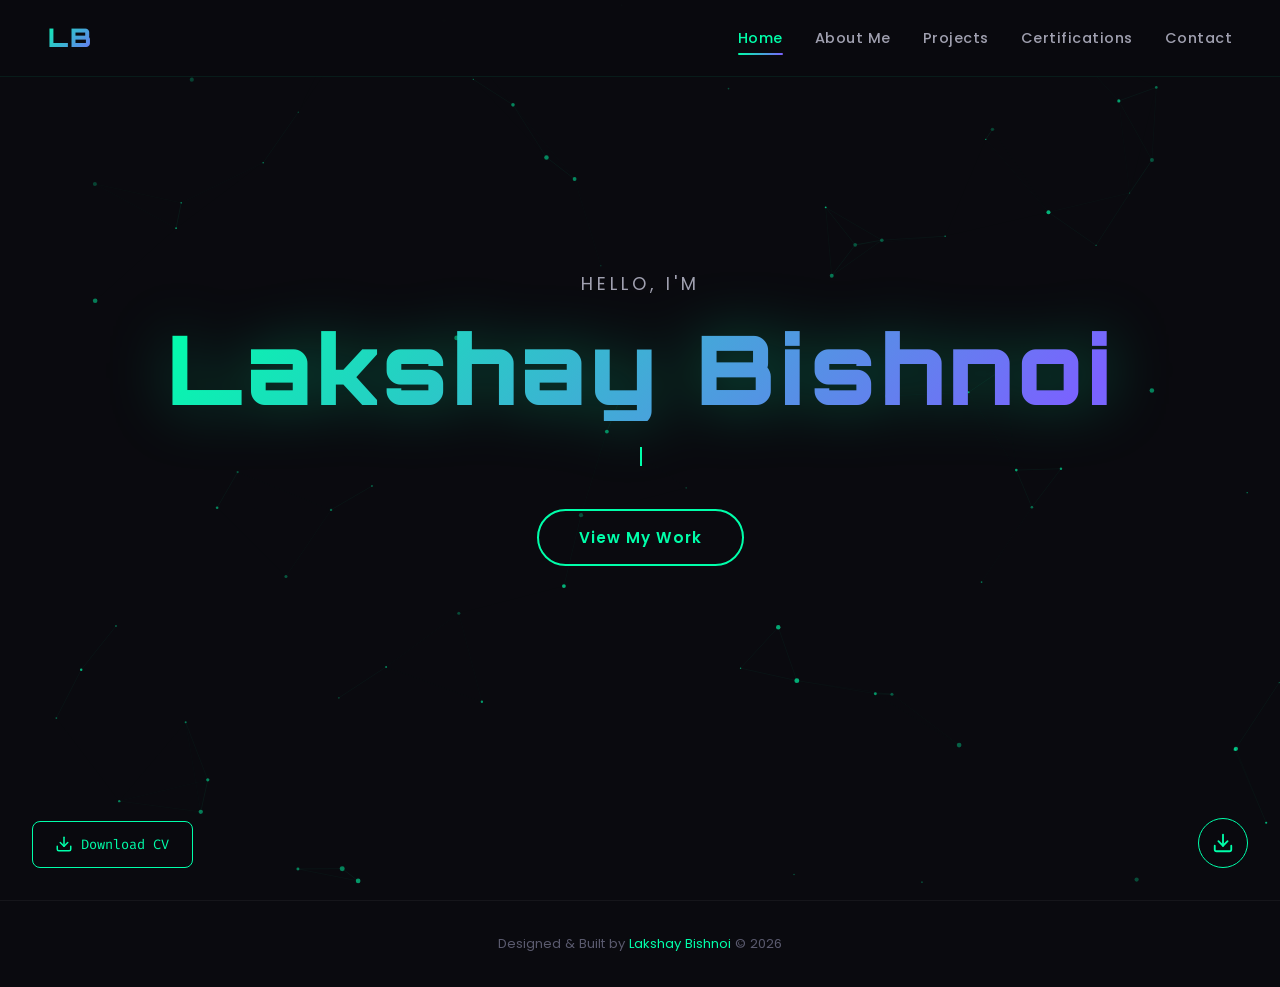
==== index.html @ dfe82d20 "Initial protfolio commit" ====
<!DOCTYPE html>
<html lang="en">
<head>
  <meta charset="UTF-8" />
  <meta name="viewport" content="width=device-width, initial-scale=1.0" />
  <title>Lakshay Bishnoi | Developer Portfolio</title>
  <meta name="description" content="Portfolio of Lakshay Bishnoi — CSE student, AI/ML enthusiast, and backend developer." />

  <!-- Google Fonts -->
  <link rel="preconnect" href="https://fonts.googleapis.com" />
  <link rel="preconnect" href="https://fonts.gstatic.com" crossorigin />
  <link href="https://fonts.googleapis.com/css2?family=Orbitron:wght@400;600;700;900&family=Poppins:wght@300;400;500;600;700&family=Fira+Code:wght@400;500&display=swap" rel="stylesheet" />

  <link rel="stylesheet" href="style.css" />
</head>
<body>

  <!-- Particle Background -->
  <canvas id="particles-canvas"></canvas>

  <!-- Navigation -->
  <nav class="navbar">
    <a href="index.html" class="nav-logo">LB</a>
    <div class="hamburger">
      <span></span>
      <span></span>
      <span></span>
    </div>
    <ul class="nav-links">
      <li><a href="index.html" class="active">Home</a></li>
      <li><a href="about.html">About Me</a></li>
      <li><a href="projects.html">Projects</a></li>
      <li><a href="certifications.html">Certifications</a></li>
      <li><a href="contact.html">Contact</a></li>
    </ul>
  </nav>

  <!-- ===== Hero Section ===== -->
  <section class="hero" id="home">
    <p class="hero-subtitle">Hello, I'm</p>
    <h1 class="hero-name">Lakshay Bishnoi</h1>
    <p class="hero-tagline">
      <span class="typing-text"></span><span class="cursor"></span>
    </p>
    <a href="projects.html" class="hero-cta">View My Work</a>
  </section>

  <!-- Download CV Button -->
  <a href="certifications/Lakshay Bishnoi cv.pdf" download class="download-cv-btn">
    <svg xmlns="http://www.w3.org/2000/svg" width="18" height="18" viewBox="0 0 24 24" fill="none" stroke="currentColor" stroke-width="2" stroke-linecap="round" stroke-linejoin="round"><path d="M21 15v4a2 2 0 0 1-2 2H5a2 2 0 0 1-2-2v-4"/><polyline points="7 10 12 15 17 10"/><line x1="12" y1="15" x2="12" y2="3"/></svg>
    Download CV
  </a>

  <!-- Download Portfolio as PDF Button -->
  <button class="download-portfolio-btn" onclick="downloadFullPortfolio()" title="Download Portfolio as PDF">
    <svg xmlns="http://www.w3.org/2000/svg" width="22" height="22" viewBox="0 0 24 24" fill="none" stroke="currentColor" stroke-width="2" stroke-linecap="round" stroke-linejoin="round"><path d="M21 15v4a2 2 0 0 1-2 2H5a2 2 0 0 1-2-2v-4"/><polyline points="7 10 12 15 17 10"/><line x1="12" y1="15" x2="12" y2="3"/></svg>
  </button>

  <!-- Footer -->
  <footer class="footer">
    <p>Designed &amp; Built by <span>Lakshay Bishnoi</span> &copy; 2026</p>
  </footer>

  <script src="script.js"></script>
  <script>
    async function downloadFullPortfolio() {
      const pages = ['index.html', 'about.html', 'projects.html', 'certifications.html', 'contact.html'];
      const pageTitles = ['Home', 'About Me', 'Projects', 'Certifications', 'Contact'];
      let combinedContent = '';

      for (let i = 0; i < pages.length; i++) {
        try {
          const res = await fetch(pages[i]);
          const html = await res.text();
          const parser = new DOMParser();
          const doc = parser.parseFromString(html, 'text/html');
          const section = doc.querySelector('.hero, .page-section');
          if (section) {
            combinedContent += '<div class="pdf-page">';
            combinedContent += '<h1 class="pdf-page-title">' + pageTitles[i] + '</h1>';
            combinedContent += section.innerHTML;
            combinedContent += '</div>';
          }
        } catch (e) { /* skip failed pages */ }
      }

      const printWindow = window.open('', '_blank');
      printWindow.document.write(`
        <!DOCTYPE html>
        <html><head>
          <title>Lakshay Bishnoi - Portfolio</title>
          <link href="https://fonts.googleapis.com/css2?family=Orbitron:wght@400;600;700;900&family=Poppins:wght@300;400;500;600;700&family=Fira+Code:wght@400;500&display=swap" rel="stylesheet" />
          <style>
            * { margin: 0; padding: 0; box-sizing: border-box; }
            body { font-family: 'Poppins', sans-serif; color: #222; background: #fff; padding: 2rem; }
            .pdf-page { page-break-after: always; margin-bottom: 2rem; padding-bottom: 2rem; border-bottom: 2px solid #eee; }
            .pdf-page:last-child { page-break-after: avoid; border-bottom: none; }
            .pdf-page-title { font-family: 'Orbitron', sans-serif; font-size: 1.8rem; color: #7b61ff; margin-bottom: 1.5rem; padding-bottom: 0.5rem; border-bottom: 2px solid #00ffaa; }
            h1, h2, h3 { color: #111; }
            .hero-name { font-family: 'Orbitron', sans-serif; font-size: 2.5rem; color: #7b61ff; background: none; -webkit-text-fill-color: #7b61ff; }
            .hero-subtitle { font-size: 1rem; color: #555; margin-bottom: 0.5rem; }
            .hero-tagline { font-size: 1rem; color: #333; margin: 0.5rem 0; }
            .hero-cta { display: none; }
            .cursor { display: none; }
            .section-title { font-family: 'Orbitron', sans-serif; font-size: 1.5rem; color: #7b61ff; margin-bottom: 1rem; }
            .about-text p { margin-bottom: 0.8rem; line-height: 1.7; color: #333; }
            .tech-stack { display: flex; flex-wrap: wrap; gap: 0.5rem; margin-top: 1rem; }
            .tech-tag { background: #f0f0f0; padding: 0.3rem 0.8rem; border-radius: 15px; font-size: 0.8rem; color: #333; border: 1px solid #ddd; }
            .projects-grid, .certs-grid { display: grid; grid-template-columns: repeat(2, 1fr); gap: 1.5rem; margin-top: 1rem; }
            .project-card, .cert-card { background: #f9f9f9; border: 1px solid #ddd; border-radius: 10px; padding: 1.2rem; }
            .project-title, .cert-title { font-size: 1rem; margin-bottom: 0.3rem; color: #111; }
            .project-desc { font-size: 0.85rem; color: #555; line-height: 1.5; }
            .project-tech { display: flex; flex-wrap: wrap; gap: 0.3rem; margin-top: 0.5rem; }
            .project-tech span { background: #e8e8e8; padding: 0.2rem 0.5rem; border-radius: 10px; font-size: 0.7rem; color: #444; }
            .cert-issuer { font-size: 0.8rem; color: #777; }
            .cert-img { max-width: 100%; border-radius: 6px; margin-bottom: 0.5rem; }
            .cert-download { display: none; }
            .project-links { display: none; }
            .profile-card { text-align: center; margin-bottom: 1.5rem; }
            .profile-img { width: 120px; height: 120px; border-radius: 50%; object-fit: cover; }
            .profile-img-wrapper { display: inline-block; }
            .profile-name-hero { font-family: 'Orbitron', sans-serif; font-size: 1.3rem; color: #7b61ff; background: none; -webkit-text-fill-color: #7b61ff; margin-top: 0.5rem; }
            .contact-links { display: flex; flex-wrap: wrap; gap: 1rem; margin-top: 1rem; }
            .contact-item { display: flex; align-items: center; gap: 0.5rem; color: #333; text-decoration: none; font-size: 0.9rem; }
            .contact-item svg { width: 20px; height: 20px; fill: #7b61ff; }
            .contact-text { color: #555; line-height: 1.6; margin-bottom: 1rem; }
            img { max-width: 100%; }
            @media print {
              body { padding: 1rem; }
              .pdf-page { page-break-after: always; }
            }
          </style>
        </head>
        <body>${combinedContent}
          <script>
            window.onload = function() {
              setTimeout(function() { window.print(); window.close(); }, 500);
            };
          <\/script>
        </body></html>
      `);
      printWindow.document.close();
    }
  </script>
</body>
</html>
---- style.css ----
/* ===== CSS Reset & Base ===== */
*,
*::before,
*::after {
  margin: 0;
  padding: 0;
  box-sizing: border-box;
}

html {
  scroll-behavior: smooth;
  font-size: 16px;
}

body {
  font-family: 'Poppins', sans-serif;
  background: #0a0a0f;
  color: #e0e0e0;
  overflow-x: hidden;
  line-height: 1.7;
}

a {
  text-decoration: none;
  color: inherit;
}

ul {
  list-style: none;
}

/* ===== Animated Background Canvas ===== */
#particles-canvas {
  position: fixed;
  top: 0;
  left: 0;
  width: 100%;
  height: 100%;
  z-index: 0;
  pointer-events: none;
}

/* ===== Navigation ===== */
.navbar {
  position: fixed;
  top: 0;
  right: 0;
  left: 0;
  z-index: 1000;
  display: flex;
  justify-content: space-between;
  align-items: center;
  padding: 1rem 3rem;
  background: rgba(10, 10, 15, 0.85);
  backdrop-filter: blur(12px);
  border-bottom: 1px solid rgba(0, 255, 170, 0.08);
  transition: background 0.3s ease;
}

.nav-logo {
  font-family: 'Orbitron', sans-serif;
  font-size: 1.6rem;
  font-weight: 900;
  background: linear-gradient(135deg, #00ffaa, #7b61ff);
  -webkit-background-clip: text;
  -webkit-text-fill-color: transparent;
  background-clip: text;
  letter-spacing: 2px;
  transition: filter 0.3s ease;
}

.nav-logo:hover {
  filter: brightness(1.3) drop-shadow(0 0 10px rgba(0, 255, 170, 0.4));
}

.navbar.scrolled {
  background: rgba(10, 10, 15, 0.95);
  box-shadow: 0 2px 30px rgba(0, 255, 170, 0.06);
}

.nav-links {
  display: flex;
  gap: 2rem;
  align-items: center;
}

.nav-links a {
  font-family: 'Poppins', sans-serif;
  font-size: 0.9rem;
  font-weight: 500;
  color: #a0a0b0;
  letter-spacing: 0.5px;
  padding: 0.4rem 0;
  position: relative;
  transition: color 0.3s ease;
}

.nav-links a::after {
  content: '';
  position: absolute;
  bottom: 0;
  left: 0;
  width: 0;
  height: 2px;
  background: linear-gradient(90deg, #00ffaa, #7b61ff);
  transition: width 0.3s ease;
  border-radius: 2px;
}

.nav-links a:hover {
  color: #00ffaa;
}

.nav-links a:hover::after,
.nav-links a.active::after {
  width: 100%;
}

.nav-links a.active {
  color: #00ffaa;
}

/* Hamburger Menu */
.hamburger {
  display: none;
  flex-direction: column;
  gap: 5px;
  cursor: pointer;
  z-index: 1001;
  padding: 5px;
}

.hamburger span {
  width: 28px;
  height: 3px;
  background: #00ffaa;
  border-radius: 3px;
  transition: all 0.3s ease;
}

.hamburger.active span:nth-child(1) {
  transform: rotate(45deg) translate(5px, 6px);
}

.hamburger.active span:nth-child(2) {
  opacity: 0;
}

.hamburger.active span:nth-child(3) {
  transform: rotate(-45deg) translate(5px, -6px);
}

/* ===== Sections Common ===== */
section {
  position: relative;
  z-index: 1;
  min-height: 100vh;
  padding: 7rem 5% 4rem;
}

.page-section {
  display: flex;
  flex-direction: column;
  justify-content: center;
  padding-top: 6rem;
}

.section-title {
  font-family: 'Orbitron', sans-serif;
  font-size: 2.2rem;
  font-weight: 700;
  text-align: center;
  margin-bottom: 3rem;
  background: linear-gradient(135deg, #00ffaa, #7b61ff);
  -webkit-background-clip: text;
  -webkit-text-fill-color: transparent;
  background-clip: text;
  letter-spacing: 2px;
  text-transform: uppercase;
}

/* ===== Hero / Home Section ===== */
.hero {
  display: flex;
  flex-direction: column;
  justify-content: center;
  align-items: center;
  min-height: 100vh;
  text-align: center;
  padding-top: 0;
}

.hero-subtitle {
  font-family: 'Poppins', sans-serif;
  font-size: 1.1rem;
  color: #a0a0b0;
  letter-spacing: 4px;
  text-transform: uppercase;
  margin-bottom: 1rem;
  opacity: 0;
  animation: fadeInUp 1s ease 0.3s forwards;
}

.hero-name {
  font-family: 'Orbitron', sans-serif;
  font-size: clamp(2.8rem, 8vw, 6rem);
  font-weight: 900;
  letter-spacing: 4px;
  line-height: 1.1;
  margin-bottom: 1.2rem;
  position: relative;
  background: linear-gradient(135deg, #00ffaa 0%, #7b61ff 50%, #00ffaa 100%);
  background-size: 200% auto;
  -webkit-background-clip: text;
  -webkit-text-fill-color: transparent;
  background-clip: text;
  animation: gradientShift 4s ease infinite, fadeInUp 1s ease 0.5s forwards, glowPulse 3s ease-in-out infinite;
  opacity: 0;
  filter: drop-shadow(0 0 30px rgba(0, 255, 170, 0.3));
}

.hero-tagline {
  font-family: 'Fira Code', monospace;
  font-size: 1.05rem;
  color: #7a7a8e;
  margin-bottom: 2.5rem;
  opacity: 0;
  animation: fadeInUp 1s ease 0.7s forwards;
}

.hero-tagline .cursor {
  display: inline-block;
  width: 2px;
  height: 1.1em;
  background: #00ffaa;
  margin-left: 2px;
  animation: blink 1s step-end infinite;
  vertical-align: text-bottom;
}

.hero-cta {
  display: inline-block;
  padding: 0.85rem 2.5rem;
  border: 2px solid #00ffaa;
  border-radius: 50px;
  font-family: 'Poppins', sans-serif;
  font-size: 0.95rem;
  font-weight: 600;
  color: #00ffaa;
  letter-spacing: 1px;
  transition: all 0.4s ease;
  opacity: 0;
  animation: fadeInUp 1s ease 0.9s forwards;
  position: relative;
  overflow: hidden;
}

.hero-cta::before {
  content: '';
  position: absolute;
  top: 0;
  left: -100%;
  width: 100%;
  height: 100%;
  background: linear-gradient(135deg, #00ffaa, #7b61ff);
  transition: left 0.4s ease;
  z-index: -1;
}

.hero-cta:hover {
  color: #0a0a0f;
  border-color: transparent;
  transform: translateY(-2px);
  box-shadow: 0 8px 30px rgba(0, 255, 170, 0.3);
}

.hero-cta:hover::before {
  left: 0;
}

/* ===== Profile Photo Card ===== */
.profile-card {
  text-align: center;
  margin-bottom: 2.5rem;
}

.profile-img-wrapper {
  width: 180px;
  height: 180px;
  margin: 0 auto 1.2rem;
  border-radius: 50%;
  padding: 4px;
  background: linear-gradient(135deg, #00ffaa, #7b61ff);
  display: flex;
  align-items: center;
  justify-content: center;
  transition: transform 0.4s ease, box-shadow 0.4s ease;
}

.profile-img-wrapper:hover {
  transform: scale(1.05);
  box-shadow: 0 0 40px rgba(0, 255, 170, 0.3), 0 0 80px rgba(123, 97, 255, 0.15);
}

.profile-img {
  width: 100%;
  height: 100%;
  border-radius: 50%;
  object-fit: cover;
  background: #0a0a0f;
}

.profile-name {
  font-family: 'Orbitron', sans-serif;
  font-size: 1.5rem;
  font-weight: 700;
  background: linear-gradient(135deg, #00ffaa, #7b61ff);
  -webkit-background-clip: text;
  -webkit-text-fill-color: transparent;
  background-clip: text;
  letter-spacing: 2px;
}

.profile-name-hero {
  font-family: 'Orbitron', sans-serif;
  font-size: clamp(1.8rem, 4vw, 2.8rem);
  font-weight: 900;
  letter-spacing: 4px;
  margin-top: 1rem;
  background: linear-gradient(135deg, #00ffaa 0%, #7b61ff 50%, #00ffaa 100%);
  background-size: 200% auto;
  -webkit-background-clip: text;
  -webkit-text-fill-color: transparent;
  background-clip: text;
  animation: gradientShift 4s ease infinite, glowPulse 3s ease-in-out infinite;
  filter: drop-shadow(0 0 30px rgba(0, 255, 170, 0.3));
}

/* ===== About Section ===== */
.about-content {
  max-width: 850px;
  margin: 0 auto;
  background: rgba(255, 255, 255, 0.03);
  border: 1px solid rgba(0, 255, 170, 0.1);
  border-radius: 20px;
  padding: 3rem;
  backdrop-filter: blur(10px);
  transition: transform 0.3s ease, box-shadow 0.3s ease;
}

.about-content:hover {
  transform: translateY(-5px);
  box-shadow: 0 15px 50px rgba(0, 255, 170, 0.08);
}

.about-text {
  font-size: 1.05rem;
  color: #b0b0c0;
  margin-bottom: 1.5rem;
  line-height: 1.9;
}

.about-text:last-child {
  margin-bottom: 0;
}

.tech-stack {
  display: flex;
  flex-wrap: wrap;
  gap: 0.75rem;
  margin-top: 1.5rem;
}

.tech-tag {
  padding: 0.4rem 1rem;
  background: rgba(0, 255, 170, 0.08);
  border: 1px solid rgba(0, 255, 170, 0.2);
  border-radius: 25px;
  font-family: 'Fira Code', monospace;
  font-size: 0.8rem;
  color: #00ffaa;
  transition: all 0.3s ease;
}

.tech-tag:hover {
  background: rgba(0, 255, 170, 0.15);
  transform: translateY(-2px);
  box-shadow: 0 5px 15px rgba(0, 255, 170, 0.1);
}

/* ===== Projects Section ===== */
.projects-grid {
  display: grid;
  grid-template-columns: repeat(auto-fit, minmax(320px, 1fr));
  gap: 2rem;
  max-width: 1200px;
  margin: 0 auto;
}

.project-card {
  background: rgba(255, 255, 255, 0.03);
  border: 1px solid rgba(123, 97, 255, 0.15);
  border-radius: 16px;
  padding: 2rem;
  transition: all 0.4s ease;
  position: relative;
  overflow: hidden;
}

.project-card::before {
  content: '';
  position: absolute;
  top: 0;
  left: 0;
  right: 0;
  height: 3px;
  background: linear-gradient(90deg, #00ffaa, #7b61ff);
  transform: scaleX(0);
  transition: transform 0.4s ease;
  transform-origin: left;
}

.project-card:hover {
  transform: translateY(-8px);
  border-color: rgba(0, 255, 170, 0.3);
  box-shadow: 0 20px 60px rgba(0, 255, 170, 0.08);
}

.project-card:hover::before {
  transform: scaleX(1);
}

.project-icon {
  font-size: 2.2rem;
  margin-bottom: 1rem;
}

.project-title {
  font-family: 'Orbitron', sans-serif;
  font-size: 1.15rem;
  font-weight: 700;
  color: #f0f0f0;
  margin-bottom: 0.8rem;
}

.project-desc {
  font-size: 0.92rem;
  color: #8a8a9e;
  margin-bottom: 1.5rem;
  line-height: 1.7;
}

.project-tech {
  display: flex;
  flex-wrap: wrap;
  gap: 0.5rem;
  margin-bottom: 1.5rem;
}

.project-tech span {
  padding: 0.25rem 0.7rem;
  background: rgba(123, 97, 255, 0.1);
  border-radius: 12px;
  font-family: 'Fira Code', monospace;
  font-size: 0.72rem;
  color: #7b61ff;
}

.project-link {
  display: inline-flex;
  align-items: center;
  gap: 0.5rem;
  font-size: 0.9rem;
  font-weight: 500;
  color: #00ffaa;
  transition: all 0.3s ease;
}

.project-link:hover {
  gap: 0.8rem;
  filter: brightness(1.2);
}

.project-link svg {
  width: 18px;
  height: 18px;
  transition: transform 0.3s ease;
}

.project-link:hover svg {
  transform: translateX(3px);
}

.project-links {
  display: flex;
  gap: 1.5rem;
  flex-wrap: wrap;
}

.live-link {
  color: #7b61ff;
}

.live-link:hover {
  filter: brightness(1.3);
}

/* ===== Certifications Section ===== */
.certs-grid {
  display: grid;
  grid-template-columns: repeat(auto-fit, minmax(280px, 1fr));
  gap: 1.8rem;
  max-width: 1200px;
  margin: 0 auto;
}

.cert-card {
  background: rgba(255, 255, 255, 0.03);
  border: 1px solid rgba(123, 97, 255, 0.12);
  border-radius: 16px;
  padding: 1.8rem;
  text-align: center;
  transition: all 0.4s ease;
  position: relative;
  overflow: hidden;
}

.cert-card::after {
  content: '';
  position: absolute;
  inset: 0;
  background: linear-gradient(135deg, rgba(0, 255, 170, 0.05), rgba(123, 97, 255, 0.05));
  opacity: 0;
  transition: opacity 0.4s ease;
}

.cert-card:hover {
  transform: translateY(-8px) scale(1.02);
  border-color: rgba(0, 255, 170, 0.25);
  box-shadow: 0 20px 50px rgba(0, 255, 170, 0.1);
}

.cert-card:hover::after {
  opacity: 1;
}

.cert-card > * {
  position: relative;
  z-index: 1;
}

.cert-icon {
  font-size: 2.5rem;
  margin-bottom: 1rem;
  display: block;
}

.cert-img {
  width: 100%;
  border-radius: 10px;
  margin-bottom: 1rem;
  object-fit: cover;
  transition: transform 0.4s ease;
}

.cert-card:hover .cert-img {
  transform: scale(1.03);
}

.cert-title {
  font-family: 'Orbitron', sans-serif;
  font-size: 0.95rem;
  font-weight: 600;
  color: #e0e0e0;
  margin-bottom: 0.5rem;
}

.cert-issuer {
  font-size: 0.82rem;
  color: #7a7a8e;
  margin-bottom: 0.3rem;
}

.cert-download {
  display: inline-block;
  margin-top: 0.8rem;
  padding: 0.45rem 1.1rem;
  font-size: 0.8rem;
  font-family: 'Fira Code', monospace;
  color: #00ffaa;
  border: 1px solid #00ffaa;
  border-radius: 6px;
  text-decoration: none;
  transition: background 0.3s, color 0.3s, box-shadow 0.3s;
}
.cert-download:hover {
  background: #00ffaa;
  color: #0a0a0f;
  box-shadow: 0 0 12px rgba(0, 255, 170, 0.4);
}

.cert-date {
  font-family: 'Fira Code', monospace;
  font-size: 0.75rem;
  color: #00ffaa;
  opacity: 0.7;
}

/* ===== Download CV Button ===== */
.download-cv-btn {
  position: fixed;
  bottom: 2rem;
  left: 2rem;
  display: flex;
  align-items: center;
  gap: 0.5rem;
  padding: 0.7rem 1.4rem;
  font-family: 'Fira Code', monospace;
  font-size: 0.85rem;
  color: #00ffaa;
  background: rgba(10, 10, 15, 0.85);
  border: 1px solid #00ffaa;
  border-radius: 8px;
  text-decoration: none;
  backdrop-filter: blur(10px);
  transition: background 0.3s, color 0.3s, box-shadow 0.3s, transform 0.3s;
  z-index: 999;
}
.download-cv-btn:hover {
  background: #00ffaa;
  color: #0a0a0f;
  box-shadow: 0 0 20px rgba(0, 255, 170, 0.5);
  transform: translateY(-2px);
}
.download-cv-btn svg {
  flex-shrink: 0;
}

/* ===== Download Portfolio Button (Lower Right) ===== */
.download-portfolio-btn {
  position: fixed;
  bottom: 2rem;
  right: 2rem;
  width: 50px;
  height: 50px;
  display: flex;
  align-items: center;
  justify-content: center;
  color: #00ffaa;
  background: rgba(10, 10, 15, 0.85);
  border: 1px solid #00ffaa;
  border-radius: 50%;
  cursor: pointer;
  backdrop-filter: blur(10px);
  transition: background 0.3s, color 0.3s, box-shadow 0.3s, transform 0.3s;
  z-index: 999;
}
.download-portfolio-btn:hover {
  background: #00ffaa;
  color: #0a0a0f;
  box-shadow: 0 0 20px rgba(0, 255, 170, 0.5);
  transform: translateY(-2px);
}

@media print {
  .navbar, .download-cv-btn, .download-portfolio-btn, #particles-canvas, .footer {
    display: none !important;
  }
  body {
    background: #fff;
    color: #111;
  }
  .hero-name {
    background: none;
    -webkit-text-fill-color: #111;
    color: #111;
  }
}

/* ===== Contact Section ===== */
.contact-wrapper {
  max-width: 700px;
  margin: 0 auto;
  text-align: center;
}

.contact-text {
  font-size: 1.1rem;
  color: #8a8a9e;
  margin-bottom: 2.5rem;
  line-height: 1.8;
}

.contact-links {
  display: flex;
  justify-content: center;
  gap: 2rem;
  flex-wrap: wrap;
}

.contact-item {
  display: flex;
  flex-direction: column;
  align-items: center;
  gap: 0.7rem;
  padding: 1.5rem 2rem;
  background: rgba(255, 255, 255, 0.03);
  border: 1px solid rgba(123, 97, 255, 0.12);
  border-radius: 16px;
  transition: all 0.4s ease;
  min-width: 150px;
}

.contact-item:hover {
  transform: translateY(-8px);
  border-color: rgba(0, 255, 170, 0.3);
  box-shadow: 0 15px 40px rgba(0, 255, 170, 0.1);
  background: rgba(0, 255, 170, 0.05);
}

.contact-item svg {
  width: 32px;
  height: 32px;
  fill: #00ffaa;
  transition: all 0.3s ease;
}

.contact-item:hover svg {
  transform: scale(1.15);
  filter: drop-shadow(0 0 8px rgba(0, 255, 170, 0.5));
}

.contact-item span {
  font-size: 0.85rem;
  font-weight: 500;
  color: #b0b0c0;
}

/* ===== Footer ===== */
.footer {
  position: relative;
  z-index: 1;
  text-align: center;
  padding: 2rem;
  border-top: 1px solid rgba(255, 255, 255, 0.05);
  font-size: 0.82rem;
  color: #5a5a6e;
}

.footer span {
  color: #00ffaa;
}

/* ===== Scroll Reveal Animations ===== */
.reveal {
  opacity: 0;
  transform: translateY(40px);
  transition: all 0.8s cubic-bezier(0.25, 0.46, 0.45, 0.94);
}

.reveal.visible {
  opacity: 1;
  transform: translateY(0);
}

/* ===== Keyframes ===== */
@keyframes fadeInUp {
  from {
    opacity: 0;
    transform: translateY(30px);
  }
  to {
    opacity: 1;
    transform: translateY(0);
  }
}

@keyframes gradientShift {
  0%, 100% {
    background-position: 0% center;
  }
  50% {
    background-position: 200% center;
  }
}

@keyframes glowPulse {
  0%, 100% {
    filter: drop-shadow(0 0 20px rgba(0, 255, 170, 0.25));
  }
  50% {
    filter: drop-shadow(0 0 40px rgba(0, 255, 170, 0.45));
  }
}

@keyframes blink {
  50% {
    opacity: 0;
  }
}

/* ===== Scrollbar ===== */
::-webkit-scrollbar {
  width: 8px;
}

::-webkit-scrollbar-track {
  background: #0a0a0f;
}

::-webkit-scrollbar-thumb {
  background: linear-gradient(180deg, #00ffaa, #7b61ff);
  border-radius: 10px;
}

/* ===== Responsive ===== */
/* ===== Page Transition ===== */
.page-section .section-title,
.page-section .about-content,
.page-section .projects-grid,
.page-section .certs-grid,
.page-section .contact-wrapper {
  animation: fadeInUp 0.8s ease forwards;
}

@media (max-width: 768px) {
  .navbar {
    padding: 1rem 1.5rem;
    justify-content: space-between;
  }

  .nav-links {
    position: fixed;
    top: 0;
    right: -100%;
    width: 70%;
    max-width: 300px;
    height: 100vh;
    flex-direction: column;
    justify-content: center;
    gap: 2.5rem;
    background: rgba(10, 10, 15, 0.97);
    backdrop-filter: blur(20px);
    border-left: 1px solid rgba(0, 255, 170, 0.1);
    transition: right 0.4s ease;
    padding: 2rem;
  }

  .nav-links.open {
    right: 0;
  }

  .nav-links a {
    font-size: 1.1rem;
  }

  .hamburger {
    display: flex;
  }

  section {
    padding: 5rem 1.2rem 3rem;
  }

  .section-title {
    font-size: 1.6rem;
  }

  .about-content {
    padding: 2rem 1.5rem;
  }

  .projects-grid {
    grid-template-columns: 1fr;
  }

  .certs-grid {
    grid-template-columns: 1fr 1fr;
  }

  .contact-links {
    gap: 1rem;
  }

  .contact-item {
    min-width: 120px;
    padding: 1.2rem 1.5rem;
  }
}

@media (max-width: 480px) {
  .hero-name {
    letter-spacing: 1px;
  }

  .hero-subtitle {
    font-size: 0.85rem;
    letter-spacing: 2px;
  }

  .certs-grid {
    grid-template-columns: 1fr;
  }
}
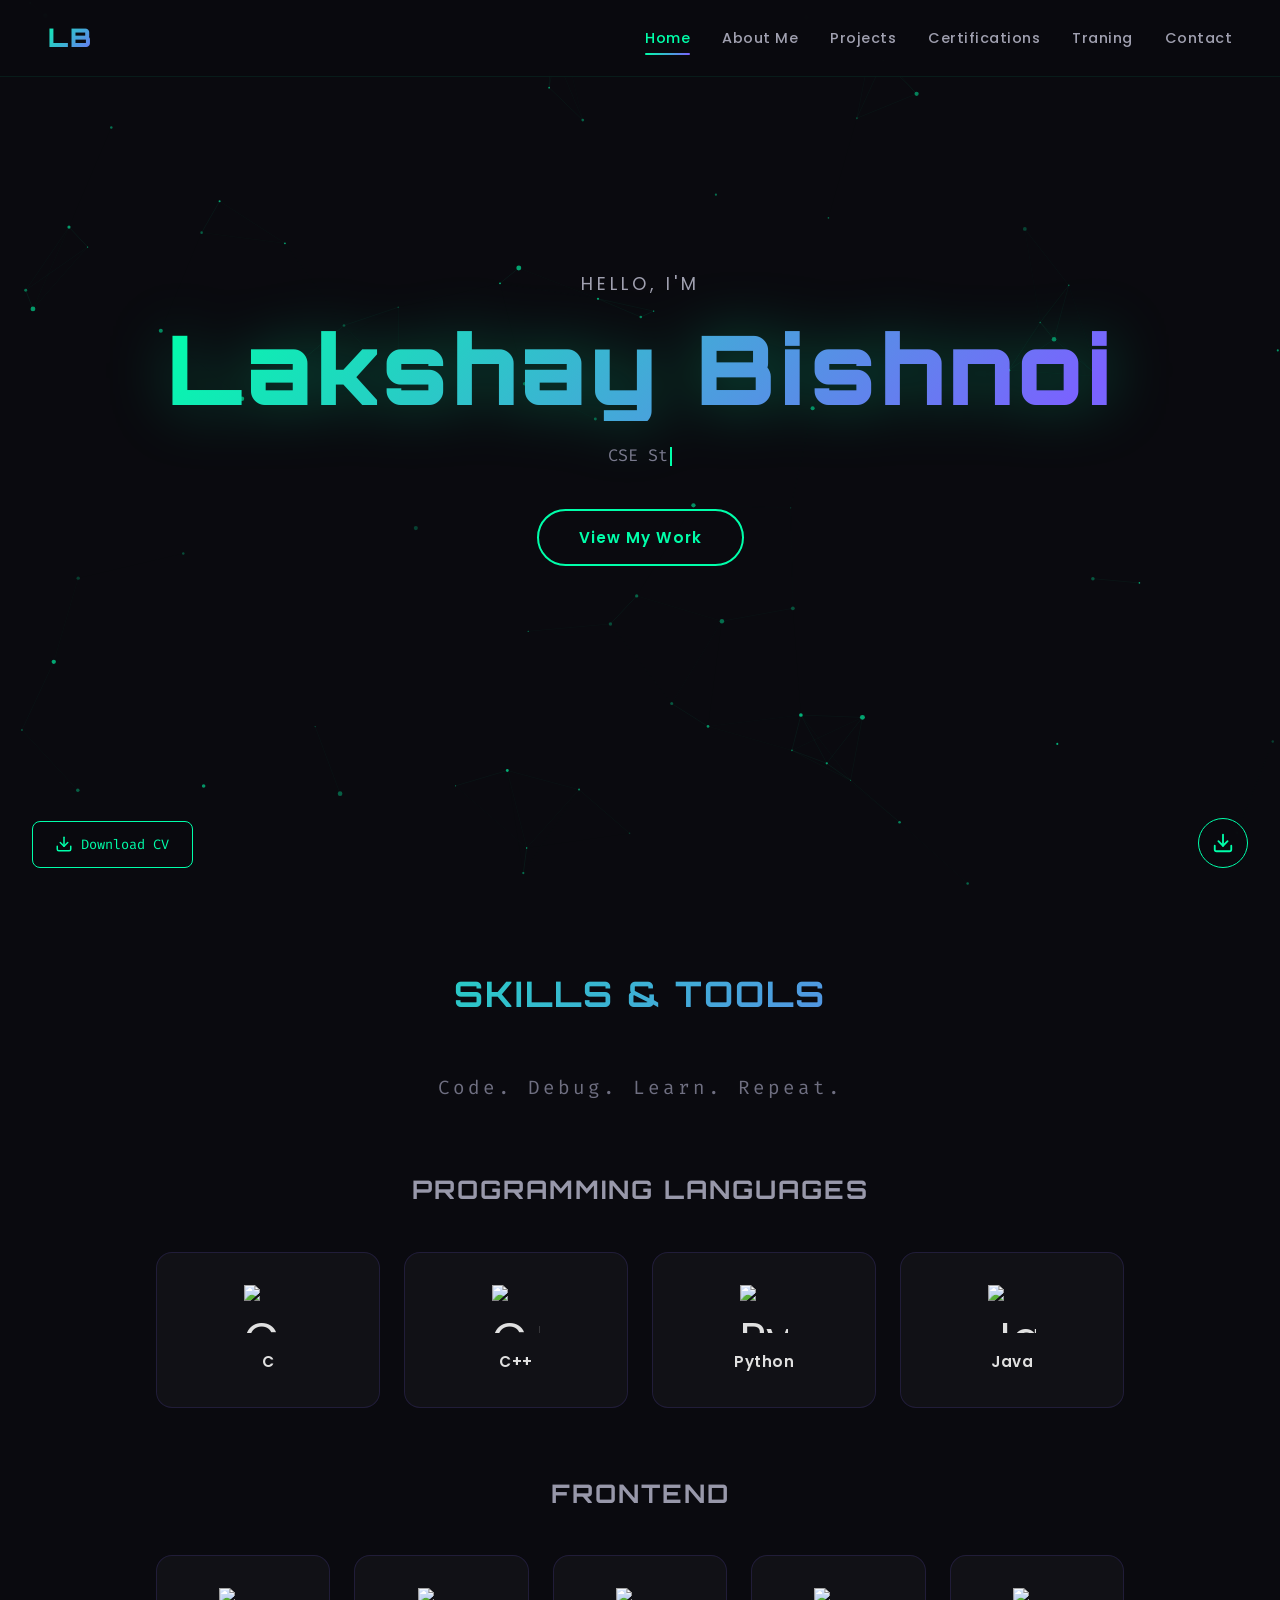
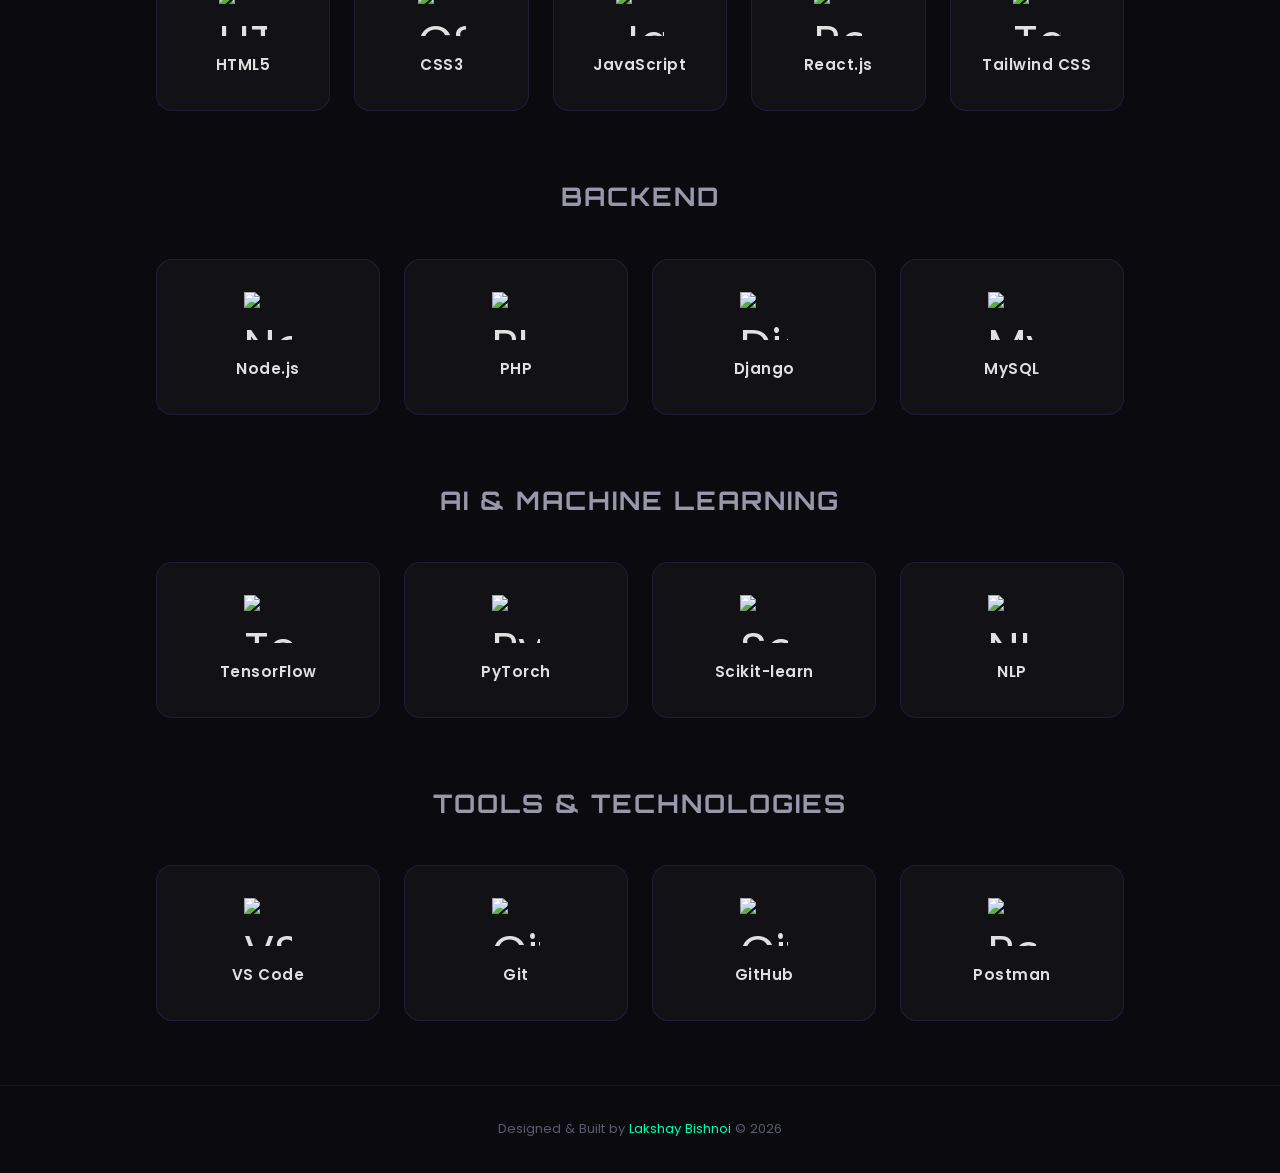
==== commit 9dc79a55: "Updated portfolio" ====
--- a/index.html
+++ b/index.html
@@ -4,7 +4,7 @@
   <meta charset="UTF-8" />
   <meta name="viewport" content="width=device-width, initial-scale=1.0" />
   <title>Lakshay Bishnoi | Developer Portfolio</title>
-  <meta name="description" content="Portfolio of Lakshay Bishnoi — CSE student, AI/ML enthusiast, and backend developer." />
+  <meta name="description" content="Portfolio of Lakshay Bishnoi � CSE student, AI/ML enthusiast, and backend developer." />
 
   <!-- Google Fonts -->
   <link rel="preconnect" href="https://fonts.googleapis.com" />
@@ -31,6 +31,7 @@
       <li><a href="about.html">About Me</a></li>
       <li><a href="projects.html">Projects</a></li>
       <li><a href="certifications.html">Certifications</a></li>
+      <li><a href="traning.html">Traning</a></li>
       <li><a href="contact.html">Contact</a></li>
     </ul>
   </nav>
@@ -56,6 +57,131 @@
     <svg xmlns="http://www.w3.org/2000/svg" width="22" height="22" viewBox="0 0 24 24" fill="none" stroke="currentColor" stroke-width="2" stroke-linecap="round" stroke-linejoin="round"><path d="M21 15v4a2 2 0 0 1-2 2H5a2 2 0 0 1-2-2v-4"/><polyline points="7 10 12 15 17 10"/><line x1="12" y1="15" x2="12" y2="3"/></svg>
   </button>
 
+  <!-- ===== Skills & Tools Section ===== -->
+  <section class="skills-section">
+    <h2 class="section-title">Skills & Tools</h2>
+    <p class="skills-tagline">Code. Debug. Learn. Repeat.</p>
+
+    <!-- Programming Section -->
+    <div class="skills-category">
+      <h3 class="category-title">Programming Languages</h3>
+      <div class="skills-grid">
+        <div class="skill-card">
+          <div class="skill-icon"><img src="https://cdn.jsdelivr.net/gh/devicons/devicon/icons/c/c-original.svg" alt="C"></div>
+          <h4 class="skill-name">C</h4>
+        </div>
+        <div class="skill-card">
+          <div class="skill-icon"><img src="https://cdn.jsdelivr.net/gh/devicons/devicon/icons/cplusplus/cplusplus-original.svg" alt="C++"></div>
+          <h4 class="skill-name">C++</h4>
+        </div>
+        <div class="skill-card">
+          <div class="skill-icon"><img src="https://cdn.jsdelivr.net/gh/devicons/devicon/icons/python/python-original.svg" alt="Python"></div>
+          <h4 class="skill-name">Python</h4>
+        </div>
+        <div class="skill-card">
+          <div class="skill-icon"><img src="https://cdn.jsdelivr.net/gh/devicons/devicon/icons/java/java-original.svg" alt="Java"></div>
+          <h4 class="skill-name">Java</h4>
+        </div>
+      </div>
+    </div>
+
+    <!-- Frontend Section -->
+    <div class="skills-category">
+      <h3 class="category-title">Frontend</h3>
+      <div class="skills-grid">
+        <div class="skill-card">
+          <div class="skill-icon"><img src="https://cdn.jsdelivr.net/gh/devicons/devicon/icons/html5/html5-original.svg" alt="HTML5"></div>
+          <h4 class="skill-name">HTML5</h4>
+        </div>
+        <div class="skill-card">
+          <div class="skill-icon"><img src="https://cdn.jsdelivr.net/gh/devicons/devicon/icons/css3/css3-original.svg" alt="CSS3"></div>
+          <h4 class="skill-name">CSS3</h4>
+        </div>
+        <div class="skill-card">
+          <div class="skill-icon"><img src="https://cdn.jsdelivr.net/gh/devicons/devicon/icons/javascript/javascript-original.svg" alt="JavaScript"></div>
+          <h4 class="skill-name">JavaScript</h4>
+        </div>
+        <div class="skill-card">
+          <div class="skill-icon"><img src="https://cdn.jsdelivr.net/gh/devicons/devicon/icons/react/react-original.svg" alt="React.js"></div>
+          <h4 class="skill-name">React.js</h4>
+        </div>
+        <div class="skill-card">
+          <div class="skill-icon"><img src="https://cdn.jsdelivr.net/gh/devicons/devicon/icons/tailwindcss/tailwindcss-original.svg" alt="Tailwind CSS"></div>
+          <h4 class="skill-name">Tailwind CSS</h4>
+        </div>
+      </div>
+    </div>
+
+    <!-- Backend Section -->
+    <div class="skills-category">
+      <h3 class="category-title">Backend</h3>
+      <div class="skills-grid">
+        <div class="skill-card">
+          <div class="skill-icon"><img src="https://cdn.jsdelivr.net/gh/devicons/devicon/icons/nodejs/nodejs-original.svg" alt="Node.js"></div>
+          <h4 class="skill-name">Node.js</h4>
+        </div>
+        <div class="skill-card">
+          <div class="skill-icon"><img src="https://cdn.jsdelivr.net/gh/devicons/devicon/icons/php/php-original.svg" alt="PHP"></div>
+          <h4 class="skill-name">PHP</h4>
+        </div>
+        <div class="skill-card">
+          <div class="skill-icon"><img src="https://cdn.jsdelivr.net/gh/devicons/devicon/icons/django/django-plain.svg" alt="Django"></div>
+          <h4 class="skill-name">Django</h4>
+        </div>
+        <div class="skill-card">
+          <div class="skill-icon"><img src="https://cdn.jsdelivr.net/gh/devicons/devicon/icons/mysql/mysql-original.svg" alt="MySQL"></div>
+          <h4 class="skill-name">MySQL</h4>
+        </div>
+      </div>
+    </div>
+
+    <!-- AI & Machine Learning Section -->
+    <div class="skills-category">
+      <h3 class="category-title">AI & Machine Learning</h3>
+      <div class="skills-grid">
+        <div class="skill-card">
+          <div class="skill-icon"><img src="https://cdn.jsdelivr.net/gh/devicons/devicon/icons/tensorflow/tensorflow-original.svg" alt="TensorFlow"></div>
+          <h4 class="skill-name">TensorFlow</h4>
+        </div>
+        <div class="skill-card">
+          <div class="skill-icon"><img src="https://cdn.jsdelivr.net/gh/devicons/devicon/icons/pytorch/pytorch-original.svg" alt="PyTorch"></div>
+          <h4 class="skill-name">PyTorch</h4>
+        </div>
+        <div class="skill-card">
+          <div class="skill-icon"><img src="https://cdn.jsdelivr.net/gh/devicons/devicon/icons/scikitlearn/scikitlearn-original.svg" alt="Scikit-learn"></div>
+          <h4 class="skill-name">Scikit-learn</h4>
+        </div>
+        <div class="skill-card">
+          <div class="skill-icon"><img src="https://cdn.simpleicons.org/spacy/09A3D5" alt="NLP"></div>
+          <h4 class="skill-name">NLP</h4>
+        </div>
+      </div>
+    </div>
+
+    <!-- Tools & Technologies Section -->
+    <div class="skills-category">
+      <h3 class="category-title">Tools & Technologies</h3>
+      <div class="skills-grid">
+        <div class="skill-card">
+          <div class="skill-icon"><img src="https://cdn.jsdelivr.net/gh/devicons/devicon/icons/vscode/vscode-original.svg" alt="VS Code"></div>
+          <h4 class="skill-name">VS Code</h4>
+        </div>
+        <div class="skill-card">
+          <div class="skill-icon"><img src="https://cdn.jsdelivr.net/gh/devicons/devicon/icons/git/git-original.svg" alt="Git"></div>
+          <h4 class="skill-name">Git</h4>
+        </div>
+        <div class="skill-card">
+          <div class="skill-icon"><img src="https://cdn.simpleicons.org/github/ffffff" alt="GitHub"></div>
+          <h4 class="skill-name">GitHub</h4>
+        </div>
+        <div class="skill-card">
+          <div class="skill-icon"><img src="https://cdn.simpleicons.org/postman" alt="Postman"></div>
+          <h4 class="skill-name">Postman</h4>
+        </div>
+      </div>
+    </div>
+  </section>
+
   <!-- Footer -->
   <footer class="footer">
     <p>Designed &amp; Built by <span>Lakshay Bishnoi</span> &copy; 2026</p>
@@ -64,8 +190,8 @@
   <script src="script.js"></script>
   <script>
     async function downloadFullPortfolio() {
-      const pages = ['index.html', 'about.html', 'projects.html', 'certifications.html', 'contact.html'];
-      const pageTitles = ['Home', 'About Me', 'Projects', 'Certifications', 'Contact'];
+      const pages = ['index.html', 'about.html', 'projects.html', 'certifications.html', 'traning.html', 'contact.html'];
+      const pageTitles = ['Home', 'About Me', 'Projects', 'Certifications', 'Traning', 'Contact'];
       let combinedContent = '';
 
       for (let i = 0; i < pages.length; i++) {
--- a/style.css
+++ b/style.css
@@ -491,6 +491,34 @@
   transform: translateX(3px);
 }
 
+.read-more-btn {
+  display: inline-block;
+  margin: 1rem 0;
+  padding: 0.6rem 1.5rem;
+  font-size: 0.85rem;
+  font-family: 'Poppins', sans-serif;
+  font-weight: 600;
+  color: #00ffaa;
+  background: transparent;
+  border: 1px solid #00ffaa;
+  border-radius: 25px;
+  cursor: pointer;
+  transition: all 0.3s ease;
+  letter-spacing: 0.5px;
+  text-transform: uppercase;
+}
+
+.read-more-btn:hover {
+  background: #00ffaa;
+  color: #0a0a0f;
+  box-shadow: 0 0 15px rgba(0, 255, 170, 0.4);
+  transform: translateY(-2px);
+}
+
+.read-more-btn:active {
+  transform: translateY(0);
+}
+
 .project-links {
   display: flex;
   gap: 1.5rem;
@@ -503,6 +531,234 @@
 
 .live-link:hover {
   filter: brightness(1.3);
+}
+
+/* ===== Training Section ===== */
+.training-layout {
+  display: grid;
+  grid-template-columns: 1fr;
+  gap: 1.5rem;
+  align-items: center;
+  max-width: 900px;
+  margin: 0 auto 2.5rem;
+}
+
+.training-summary {
+  background: rgba(255, 255, 255, 0.03);
+  border: 1px solid rgba(0, 255, 170, 0.12);
+  border-radius: 16px;
+  padding: 2rem;
+  backdrop-filter: blur(8px);
+}
+
+.training-provider {
+  font-family: 'Fira Code', monospace;
+  font-size: 0.88rem;
+  color: #00ffaa;
+  margin-bottom: 1rem;
+}
+
+.training-overview {
+  font-size: 0.97rem;
+  color: #b0b0c0;
+  line-height: 1.85;
+  margin-bottom: 1.4rem;
+}
+
+.training-subtitle {
+  font-family: 'Orbitron', sans-serif;
+  font-size: 1rem;
+  letter-spacing: 1px;
+  text-transform: uppercase;
+  color: #e8e8ee;
+}
+
+.training-cert {
+  width: min(100%, 460px);
+  margin: 0 auto;
+  text-align: left;
+}
+
+.training-cert .cert-img {
+  aspect-ratio: 16 / 10;
+}
+
+.training-highlights {
+  max-width: 1100px;
+}
+
+/* ===== Project Details Modal ===== */
+.project-modal {
+  display: none;
+  position: fixed;
+  top: 0;
+  left: 0;
+  right: 0;
+  bottom: 0;
+  background: rgba(0, 0, 0, 0.7);
+  backdrop-filter: blur(5px);
+  z-index: 2000;
+  align-items: center;
+  justify-content: center;
+  padding: 2rem;
+  animation: fadeIn 0.3s ease;
+}
+
+.project-modal.active {
+  display: flex;
+}
+
+.modal-content {
+  background: rgba(10, 10, 15, 0.95);
+  border: 1px solid rgba(0, 255, 170, 0.2);
+  border-radius: 20px;
+  padding: 3rem;
+  max-width: 700px;
+  width: 100%;
+  max-height: 85vh;
+  overflow-y: auto;
+  position: relative;
+  backdrop-filter: blur(10px);
+  animation: slideUp 0.4s ease;
+}
+
+.modal-close {
+  position: absolute;
+  top: 1.5rem;
+  right: 1.5rem;
+  width: 40px;
+  height: 40px;
+  background: rgba(0, 255, 170, 0.1);
+  border: 1px solid rgba(0, 255, 170, 0.3);
+  border-radius: 50%;
+  font-size: 1.8rem;
+  color: #00ffaa;
+  cursor: pointer;
+  transition: all 0.3s ease;
+  display: flex;
+  align-items: center;
+  justify-content: center;
+  padding: 0;
+}
+
+.modal-close:hover {
+  background: #00ffaa;
+  color: #0a0a0f;
+  transform: rotate(90deg);
+}
+
+.modal-body {
+  text-align: center;
+}
+
+.modal-icon {
+  font-size: 4rem;
+  margin-bottom: 1.5rem;
+  display: block;
+}
+
+.modal-title {
+  font-family: 'Orbitron', sans-serif;
+  font-size: 2rem;
+  font-weight: 700;
+  color: #00ffaa;
+  margin-bottom: 1.5rem;
+  letter-spacing: 1px;
+}
+
+.modal-description {
+  font-size: 1rem;
+  color: #b0b0c0;
+  line-height: 1.9;
+  margin-bottom: 2rem;
+  text-align: left;
+}
+
+.modal-tech {
+  display: flex;
+  flex-wrap: wrap;
+  gap: 0.7rem;
+  margin-bottom: 2rem;
+  justify-content: center;
+}
+
+.modal-tech span {
+  padding: 0.4rem 1rem;
+  background: rgba(123, 97, 255, 0.15);
+  border: 1px solid rgba(0, 255, 170, 0.2);
+  border-radius: 20px;
+  font-family: 'Fira Code', monospace;
+  font-size: 0.8rem;
+  color: #7b61ff;
+  transition: all 0.3s ease;
+}
+
+.modal-tech span:hover {
+  background: rgba(0, 255, 170, 0.15);
+  color: #00ffaa;
+  border-color: rgba(0, 255, 170, 0.3);
+}
+
+.modal-links {
+  display: flex;
+  gap: 1rem;
+  justify-content: center;
+  flex-wrap: wrap;
+  margin-top: 2rem;
+  padding-top: 2rem;
+  border-top: 1px solid rgba(0, 255, 170, 0.1);
+}
+
+.modal-links a {
+  display: inline-flex;
+  align-items: center;
+  gap: 0.5rem;
+  padding: 0.7rem 1.5rem;
+  background: rgba(0, 255, 170, 0.1);
+  border: 1px solid #00ffaa;
+  border-radius: 8px;
+  color: #00ffaa;
+  font-weight: 600;
+  font-size: 0.9rem;
+  text-decoration: none;
+  transition: all 0.3s ease;
+}
+
+.modal-links a:hover {
+  background: #00ffaa;
+  color: #0a0a0f;
+  transform: translateY(-2px);
+  box-shadow: 0 8px 20px rgba(0, 255, 170, 0.3);
+}
+
+.modal-links a svg {
+  width: 18px;
+  height: 18px;
+  transition: transform 0.3s ease;
+}
+
+.modal-links a:hover svg {
+  transform: translateX(3px);
+}
+
+@keyframes slideUp {
+  from {
+    opacity: 0;
+    transform: translateY(30px);
+  }
+  to {
+    opacity: 1;
+    transform: translateY(0);
+  }
+}
+
+@keyframes fadeIn {
+  from {
+    opacity: 0;
+  }
+  to {
+    opacity: 1;
+  }
 }
 
 /* ===== Certifications Section ===== */
@@ -797,6 +1053,114 @@
   50% {
     opacity: 0;
   }
+}
+
+/* ===== Skills & Tools Section ===== */
+.skills-section {
+  min-height: auto;
+  padding: 4rem 5% !important;
+}
+
+.skills-tagline {
+  text-align: center;
+  font-family: 'Fira Code', monospace;
+  font-size: 1.2rem;
+  color: #7a7a8e;
+  margin-bottom: 4rem;
+  letter-spacing: 3px;
+  opacity: 0.9;
+}
+
+.skills-category {
+  margin-bottom: 4rem;
+}
+
+.skills-category:last-child {
+  margin-bottom: 0;
+}
+
+.category-title {
+  font-family: 'Orbitron', sans-serif;
+  font-size: 1.6rem;
+  font-weight: 700;
+  text-align: center;
+  margin-bottom: 2.5rem;
+  color: #9898aa;
+  text-transform: uppercase;
+  letter-spacing: 2px;
+}
+
+.skills-grid {
+  display: grid;
+  grid-template-columns: repeat(auto-fit, minmax(120px, 1fr));
+  gap: 1.5rem;
+  max-width: 1000px;
+  margin: 0 auto;
+  padding: 0 1rem;
+}
+
+.skill-card {
+  display: flex;
+  flex-direction: column;
+  align-items: center;
+  justify-content: center;
+  padding: 2rem 1.5rem;
+  background: rgba(255, 255, 255, 0.03);
+  border: 1px solid rgba(123, 97, 255, 0.15);
+  border-radius: 16px;
+  transition: all 0.4s ease;
+  position: relative;
+  overflow: hidden;
+  cursor: pointer;
+}
+
+.skill-card::before {
+  content: '';
+  position: absolute;
+  inset: 0;
+  background: linear-gradient(135deg, rgba(0, 255, 170, 0.1), rgba(123, 97, 255, 0.1));
+  opacity: 0;
+  transition: opacity 0.4s ease;
+}
+
+.skill-card:hover {
+  transform: translateY(-8px) scale(1.05);
+  border-color: rgba(0, 255, 170, 0.3);
+  box-shadow: 0 15px 40px rgba(0, 255, 170, 0.1);
+}
+
+.skill-card:hover::before {
+  opacity: 1;
+}
+
+.skill-icon {
+  font-size: 2.8rem;
+  margin-bottom: 1rem;
+  transition: transform 0.4s ease;
+  position: relative;
+  z-index: 1;
+}
+
+.skill-icon img {
+  width: 3rem;
+  height: 3rem;
+  object-fit: contain;
+  display: block;
+}
+
+.skill-card:hover .skill-icon {
+  transform: scale(1.2) rotate(5deg);
+}
+
+.skill-name {
+  font-family: 'Poppins', sans-serif;
+  font-size: 0.95rem;
+  font-weight: 600;
+  color: #e0e0e0;
+  text-align: center;
+  position: relative;
+  z-index: 1;
+  letter-spacing: 0.5px;
 }
 
 /* ===== Scrollbar ===== */
@@ -874,8 +1238,43 @@
     grid-template-columns: 1fr;
   }
 
+  .training-layout {
+    grid-template-columns: 1fr;
+    gap: 1.2rem;
+  }
+
+  .training-summary {
+    padding: 1.5rem;
+  }
+
   .certs-grid {
     grid-template-columns: 1fr 1fr;
+  }
+
+  .skills-grid {
+    grid-template-columns: repeat(auto-fit, minmax(100px, 1fr));
+    gap: 1rem;
+  }
+
+  .skill-card {
+    padding: 1.5rem 1rem;
+  }
+
+  .skill-icon {
+    font-size: 2.2rem;
+  }
+
+  .modal-content {
+    padding: 2rem;
+    max-height: 90vh;
+  }
+
+  .modal-title {
+    font-size: 1.5rem;
+  }
+
+  .modal-description {
+    font-size: 0.95rem;
   }
 
   .contact-links {
@@ -898,7 +1297,328 @@
     letter-spacing: 2px;
   }
 
+  .skills-grid {
+    grid-template-columns: repeat(3, 1fr);
+    gap: 0.8rem;
+  }
+
+  .skill-card {
+    padding: 1.2rem 0.8rem;
+  }
+
+  .skill-icon {
+    font-size: 1.8rem;
+  }
+
+  .skill-name {
+    font-size: 0.8rem;
+  }
+
+  .category-title {
+    font-size: 1.2rem;
+    margin-bottom: 1.5rem;
+  }
+
+  .skills-tagline {
+    font-size: 1rem;
+    margin-bottom: 2rem;
+  }
+
+  .modal-content {
+    padding: 1.5rem;
+    border-radius: 15px;
+    max-height: 95vh;
+  }
+
+  .modal-title {
+    font-size: 1.3rem;
+    margin-bottom: 1rem;
+  }
+
+  .modal-description {
+    font-size: 0.85rem;
+    line-height: 1.7;
+  }
+
+  .modal-icon {
+    font-size: 3rem;
+    margin-bottom: 1rem;
+  }
+
+  .modal-close {
+    width: 35px;
+    height: 35px;
+    font-size: 1.5rem;
+    top: 1rem;
+    right: 1rem;
+  }
+
+  .modal-tech {
+    gap: 0.5rem;
+  }
+
+  .modal-tech span {
+    font-size: 0.7rem;
+    padding: 0.3rem 0.7rem;
+  }
+
+  .modal-links {
+    flex-direction: column;
+    gap: 0.8rem;
+  }
+
+  .modal-links a {
+    width: 100%;
+    justify-content: center;
+    font-size: 0.85rem;
+  }
+
   .certs-grid {
     grid-template-columns: 1fr;
   }
 }
+
+/* ===== Project Detail Pages ===== */
+.project-detail-section {
+  position: relative;
+  z-index: 1;
+  padding: 7rem 5% 4rem;
+  min-height: 100vh;
+}
+
+.project-detail-container {
+  max-width: 900px;
+  margin: 0 auto;
+}
+
+.back-button {
+  display: inline-flex;
+  align-items: center;
+  gap: 0.5rem;
+  padding: 0.6rem 1.5rem;
+  margin-bottom: 2rem;
+  font-family: 'Poppins', sans-serif;
+  font-size: 0.95rem;
+  font-weight: 600;
+  color: #00ffaa;
+  text-decoration: none;
+  border: 1px solid #00ffaa;
+  border-radius: 25px;
+  transition: all 0.3s ease;
+}
+
+.back-button:hover {
+  background: rgba(0, 255, 170, 0.1);
+  transform: translateX(-3px);
+}
+
+.project-detail-header {
+  text-align: center;
+  margin-bottom: 3rem;
+  padding-bottom: 3rem;
+  border-bottom: 1px solid rgba(0, 255, 170, 0.1);
+}
+
+.project-detail-icon {
+  font-size: 4rem;
+  margin-bottom: 1.5rem;
+  display: block;
+}
+
+.project-detail-title {
+  font-family: 'Orbitron', sans-serif;
+  font-size: clamp(1.8rem, 5vw, 3rem);
+  font-weight: 900;
+  letter-spacing: 2px;
+  margin-bottom: 1rem;
+  background: linear-gradient(135deg, #00ffaa 0%, #7b61ff 50%, #00ffaa 100%);
+  background-size: 200% auto;
+  -webkit-background-clip: text;
+  -webkit-text-fill-color: transparent;
+  background-clip: text;
+}
+
+.project-detail-subtitle {
+  font-size: 1.2rem;
+  color: #8a8a9e;
+  font-weight: 300;
+  letter-spacing: 0.5px;
+}
+
+.project-detail-content {
+  display: flex;
+  flex-direction: column;
+  gap: 3rem;
+}
+
+.detail-section {
+  background: rgba(255, 255, 255, 0.03);
+  border: 1px solid rgba(0, 255, 170, 0.1);
+  border-radius: 16px;
+  padding: 2.5rem;
+  transition: all 0.4s ease;
+}
+
+.detail-section:hover {
+  border-color: rgba(0, 255, 170, 0.2);
+  box-shadow: 0 10px 40px rgba(0, 255, 170, 0.05);
+}
+
+.detail-section h2 {
+  font-family: 'Orbitron', sans-serif;
+  font-size: 1.5rem;
+  font-weight: 700;
+  color: #00ffaa;
+  margin-bottom: 1.5rem;
+  letter-spacing: 1px;
+}
+
+.detail-section p {
+  font-size: 1rem;
+  color: #b0b0c0;
+  line-height: 1.9;
+  margin-bottom: 1rem;
+}
+
+.detail-section p:last-child {
+  margin-bottom: 0;
+}
+
+.features-list {
+  list-style: none;
+  display: flex;
+  flex-direction: column;
+  gap: 1rem;
+}
+
+.features-list li {
+  font-size: 1rem;
+  color: #b0b0c0;
+  line-height: 1.7;
+  padding-left: 1.5rem;
+  position: relative;
+}
+
+.features-list li::before {
+  content: '▸';
+  position: absolute;
+  left: 0;
+  color: #00ffaa;
+  font-weight: bold;
+}
+
+.tech-details-grid {
+  display: grid;
+  grid-template-columns: repeat(auto-fit, minmax(200px, 1fr));
+  gap: 1.5rem;
+  margin-top: 1.5rem;
+}
+
+.tech-detail-card {
+  background: rgba(123, 97, 255, 0.08);
+  border: 1px solid rgba(0, 255, 170, 0.15);
+  border-radius: 12px;
+  padding: 1.5rem;
+  transition: all 0.3s ease;
+}
+
+.tech-detail-card:hover {
+  background: rgba(0, 255, 170, 0.1);
+  border-color: rgba(0, 255, 170, 0.3);
+  transform: translateY(-3px);
+}
+
+.tech-detail-card h3 {
+  font-family: 'Orbitron', sans-serif;
+  font-size: 1rem;
+  font-weight: 600;
+  color: #00ffaa;
+  margin-bottom: 0.5rem;
+}
+
+.tech-detail-card p {
+  font-size: 0.9rem;
+  color: #8a8a9e;
+  line-height: 1.6;
+  margin: 0;
+}
+
+.project-links-detail {
+  display: flex;
+  gap: 1.5rem;
+  flex-wrap: wrap;
+  margin-top: 1.5rem;
+}
+
+.detail-link {
+  display: inline-flex;
+  align-items: center;
+  gap: 0.7rem;
+  padding: 0.8rem 1.8rem;
+  background: rgba(0, 255, 170, 0.1);
+  border: 1px solid #00ffaa;
+  border-radius: 8px;
+  color: #00ffaa;
+  font-weight: 600;
+  font-size: 0.95rem;
+  text-decoration: none;
+  transition: all 0.3s ease;
+}
+
+.detail-link:hover {
+  background: #00ffaa;
+  color: #0a0a0f;
+  transform: translateY(-2px);
+  box-shadow: 0 8px 25px rgba(0, 255, 170, 0.3);
+}
+
+.detail-link svg {
+  width: 20px;
+  height: 20px;
+  flex-shrink: 0;
+  transition: transform 0.3s ease;
+}
+
+.detail-link:hover svg {
+  transform: translateX(3px);
+}
+
+@media (max-width: 768px) {
+  .project-detail-section {
+    padding: 5rem 1.5rem 3rem;
+  }
+
+  .detail-section {
+    padding: 1.5rem;
+  }
+
+  .detail-section h2 {
+    font-size: 1.2rem;
+  }
+
+  .tech-details-grid {
+    grid-template-columns: repeat(auto-fit, minmax(150px, 1fr));
+  }
+}
+
+@media (max-width: 480px) {
+  .project-detail-section {
+    padding: 4rem 1.2rem 2rem;
+  }
+
+  .project-detail-icon {
+    font-size: 3rem;
+  }
+
+  .project-detail-title {
+    font-size: 1.5rem;
+  }
+
+  .detail-section {
+    padding: 1.2rem;
+  }
+
+  .tech-details-grid {
+    grid-template-columns: 1fr;
+  }
+}
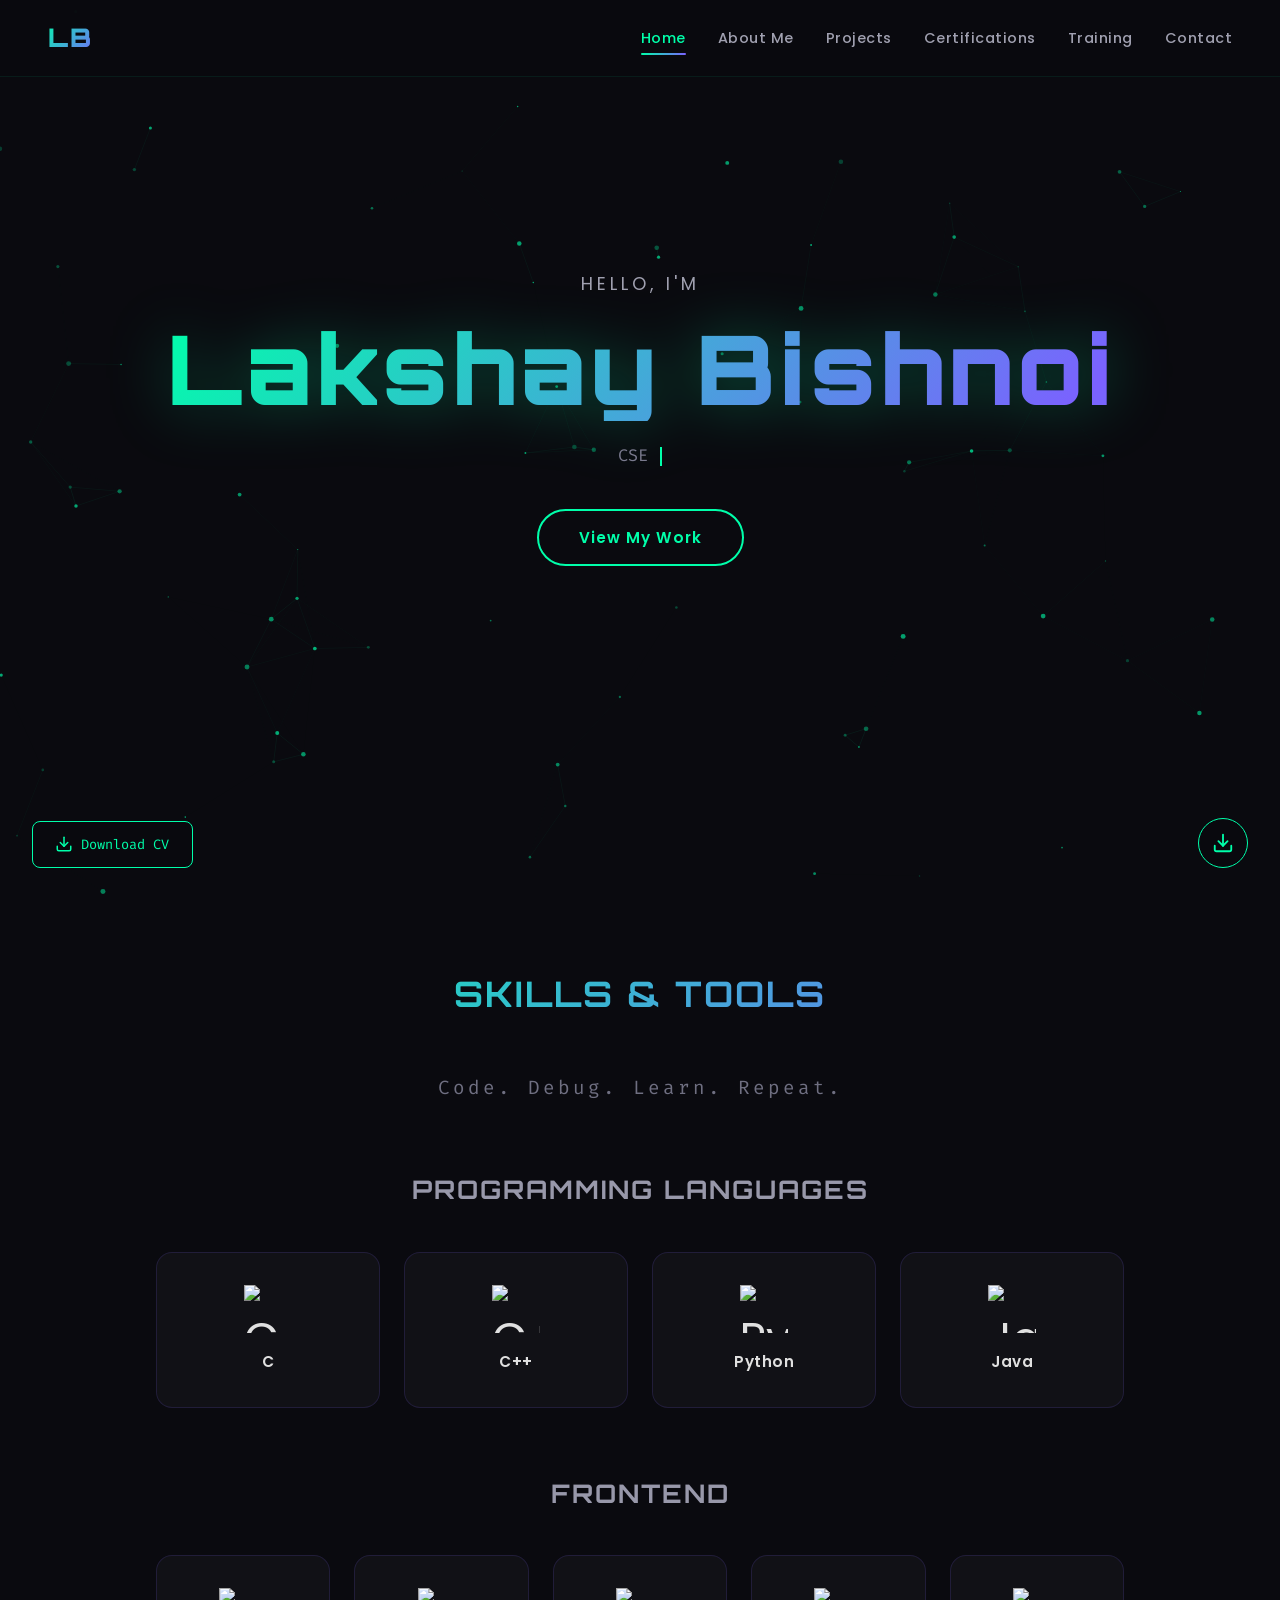
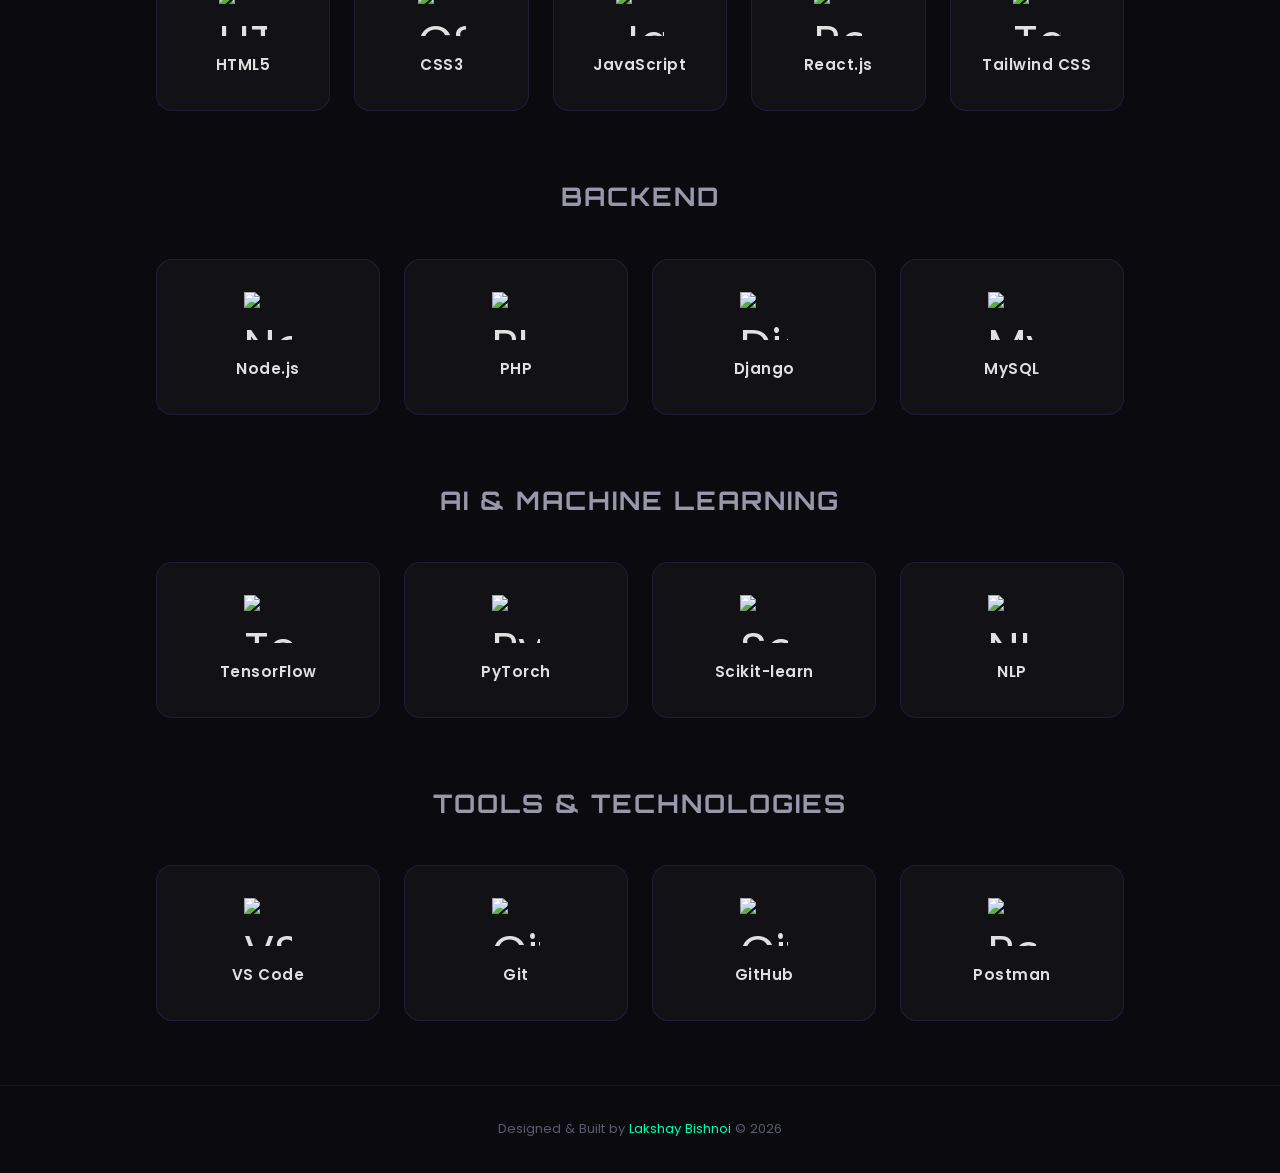
==== commit 66569cd2: "Fix Render ipAllowList issue" ====
--- a/index.html
+++ b/index.html
@@ -31,7 +31,7 @@
       <li><a href="about.html">About Me</a></li>
       <li><a href="projects.html">Projects</a></li>
       <li><a href="certifications.html">Certifications</a></li>
-      <li><a href="traning.html">Traning</a></li>
+      <li><a href="traning.html">Training</a></li>
       <li><a href="contact.html">Contact</a></li>
     </ul>
   </nav>
@@ -191,7 +191,7 @@
   <script>
     async function downloadFullPortfolio() {
       const pages = ['index.html', 'about.html', 'projects.html', 'certifications.html', 'traning.html', 'contact.html'];
-      const pageTitles = ['Home', 'About Me', 'Projects', 'Certifications', 'Traning', 'Contact'];
+      const pageTitles = ['Home', 'About Me', 'Projects', 'Certifications', 'Training', 'Contact'];
       let combinedContent = '';
 
       for (let i = 0; i < pages.length; i++) {
